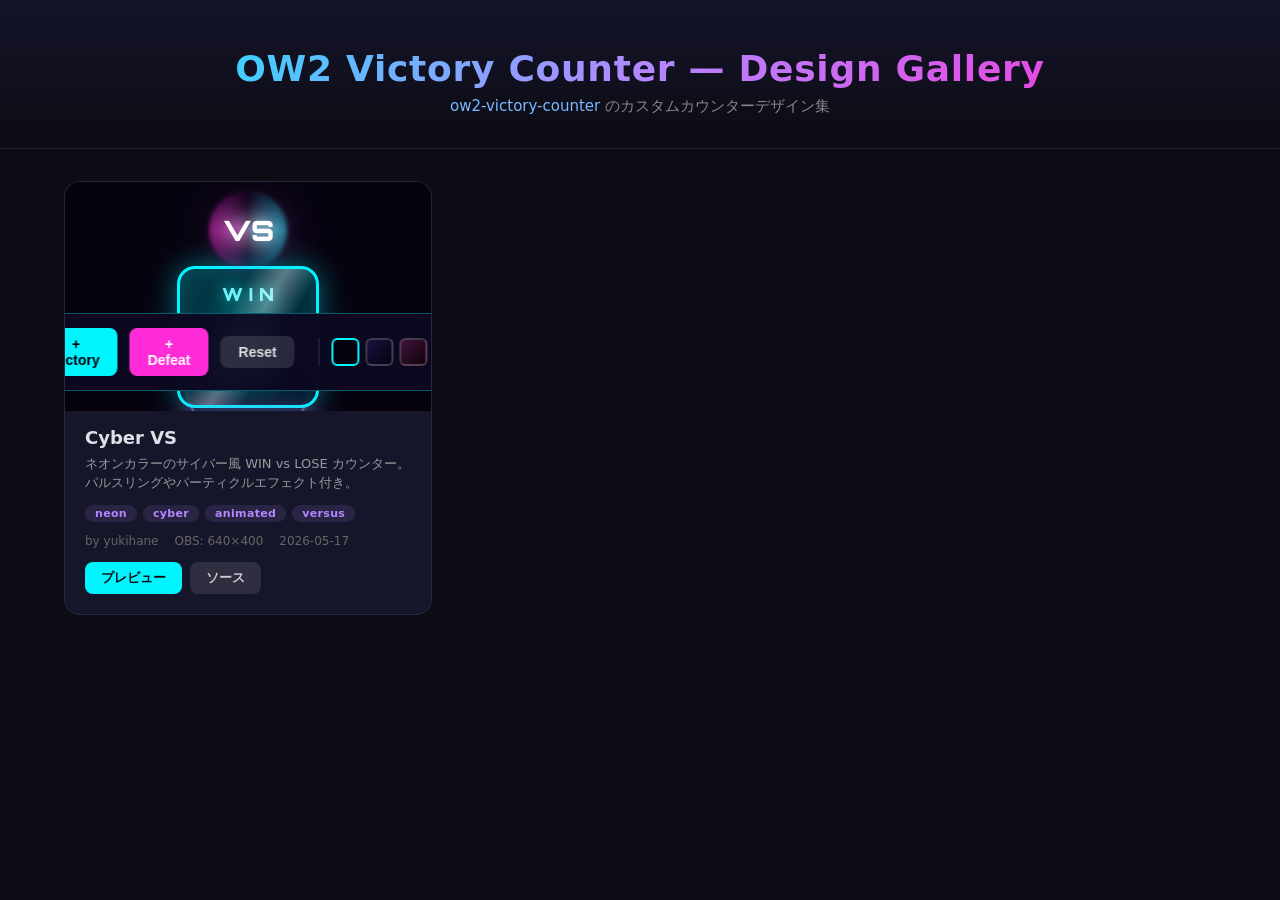
==== index.html @ 43a44ee5 "GitHub Pagesギャラリーページ追加と旧構造の整理 - index.html: designs/index.json を読み取りデザイン一覧を表示するギャラリーページ - designs/in" ====
<!DOCTYPE html>
<html lang="ja">
<head>
  <meta charset="UTF-8" />
  <meta name="viewport" content="width=device-width, initial-scale=1.0" />
  <title>OW2 Victory Counter — Design Gallery</title>
  <style>
    *,
    *::before,
    *::after {
      box-sizing: border-box;
    }

    body {
      margin: 0;
      font-family: "Segoe UI", system-ui, -apple-system, sans-serif;
      background: #0c0c14;
      color: #e0e0e8;
      min-height: 100vh;
    }

    .header {
      padding: 48px 24px 32px;
      text-align: center;
      background: linear-gradient(180deg, #14142a 0%, #0c0c14 100%);
      border-bottom: 1px solid rgba(255, 255, 255, 0.06);
    }

    .header h1 {
      margin: 0 0 8px;
      font-size: clamp(24px, 4vw, 36px);
      font-weight: 700;
      letter-spacing: 0.02em;
      background: linear-gradient(135deg, #00f5ff, #b388ff, #ff2bd6);
      -webkit-background-clip: text;
      -webkit-text-fill-color: transparent;
      background-clip: text;
    }

    .header p {
      margin: 0;
      font-size: 15px;
      color: #888;
    }

    .header a {
      color: #7ab8ff;
      text-decoration: none;
    }

    .header a:hover {
      text-decoration: underline;
    }

    .gallery {
      display: grid;
      grid-template-columns: repeat(auto-fill, minmax(340px, 1fr));
      gap: 24px;
      padding: 32px 24px 64px;
      max-width: 1200px;
      margin: 0 auto;
    }

    .card {
      position: relative;
      border-radius: 16px;
      overflow: hidden;
      background: #16162a;
      border: 1px solid rgba(255, 255, 255, 0.08);
      transition: transform 0.2s, box-shadow 0.2s;
    }

    .card:hover {
      transform: translateY(-4px);
      box-shadow: 0 12px 40px rgba(0, 0, 0, 0.5);
    }

    .card-preview {
      position: relative;
      width: 100%;
      aspect-ratio: 16 / 10;
      background: #06030f;
      overflow: hidden;
    }

    .card-preview iframe {
      width: 100%;
      height: 100%;
      border: none;
      pointer-events: none;
    }

    .card-preview .no-screenshot {
      display: grid;
      place-items: center;
      width: 100%;
      height: 100%;
      font-size: 14px;
      color: #555;
    }

    .card-body {
      padding: 16px 20px 20px;
    }

    .card-name {
      margin: 0 0 6px;
      font-size: 18px;
      font-weight: 600;
    }

    .card-desc {
      margin: 0 0 12px;
      font-size: 13px;
      color: #999;
      line-height: 1.5;
    }

    .card-tags {
      display: flex;
      flex-wrap: wrap;
      gap: 6px;
      margin-bottom: 12px;
    }

    .tag {
      padding: 2px 10px;
      border-radius: 99px;
      font-size: 11px;
      font-weight: 600;
      background: rgba(179, 136, 255, 0.12);
      color: #b388ff;
      letter-spacing: 0.03em;
    }

    .card-meta {
      display: flex;
      gap: 16px;
      font-size: 12px;
      color: #666;
    }

    .card-actions {
      display: flex;
      gap: 8px;
      margin-top: 14px;
    }

    .btn {
      padding: 7px 16px;
      border: none;
      border-radius: 8px;
      font-size: 13px;
      font-weight: 600;
      cursor: pointer;
      text-decoration: none;
      transition: opacity 0.15s;
    }

    .btn:hover {
      opacity: 0.85;
    }

    .btn-preview {
      background: #00f5ff;
      color: #0c0c14;
    }

    .btn-source {
      background: rgba(255, 255, 255, 0.1);
      color: #ccc;
    }

    .loading,
    .error {
      text-align: center;
      padding: 64px 24px;
      color: #666;
    }

    .error {
      color: #ff6b6b;
    }
  </style>
</head>
<body>
  <div class="header">
    <h1>OW2 Victory Counter — Design Gallery</h1>
    <p>
      <a href="https://github.com/ow-utils/ow2-victory-counter">ow2-victory-counter</a>
      のカスタムカウンターデザイン集
    </p>
  </div>

  <div class="gallery" id="gallery">
    <div class="loading">読み込み中...</div>
  </div>

  <script>
    const gallery = document.getElementById("gallery");

    async function loadGallery() {
      try {
        const res = await fetch("designs/index.json");
        if (!res.ok) throw new Error("index.json の読み込みに失敗しました");
        const slugs = await res.json();

        const designs = await Promise.all(
          slugs.map(async (slug) => {
            const metaRes = await fetch(`designs/${slug}/metadata.json`);
            if (!metaRes.ok) return null;
            const meta = await metaRes.json();
            meta.slug = slug;
            return meta;
          })
        );

        gallery.innerHTML = "";

        const valid = designs.filter(Boolean);
        if (valid.length === 0) {
          gallery.innerHTML = '<div class="loading">デザインがまだありません</div>';
          return;
        }

        for (const design of valid) {
          gallery.appendChild(createCard(design));
        }
      } catch (e) {
        gallery.innerHTML = `<div class="error">${e.message}</div>`;
      }
    }

    function createCard(design) {
      const card = document.createElement("div");
      card.className = "card";

      const tagsHtml = (design.tags || [])
        .map((t) => `<span class="tag">${esc(t)}</span>`)
        .join("");

      const obsSize = design.obs_size
        ? `${design.obs_size.width}×${design.obs_size.height}`
        : "";

      card.innerHTML = `
        <div class="card-preview">
          <iframe src="designs/${design.slug}/preview.html" loading="lazy" sandbox="allow-scripts"></iframe>
        </div>
        <div class="card-body">
          <h2 class="card-name">${esc(design.name)}</h2>
          <p class="card-desc">${esc(design.description || "")}</p>
          ${tagsHtml ? `<div class="card-tags">${tagsHtml}</div>` : ""}
          <div class="card-meta">
            ${design.author ? `<span>by ${esc(design.author)}</span>` : ""}
            ${obsSize ? `<span>OBS: ${obsSize}</span>` : ""}
            ${design.created ? `<span>${esc(design.created)}</span>` : ""}
          </div>
          <div class="card-actions">
            <a class="btn btn-preview" href="designs/${design.slug}/preview.html" target="_blank">プレビュー</a>
            <a class="btn btn-source" href="https://github.com/yukihane/ow-counter-gallery/tree/main/designs/${design.slug}" target="_blank">ソース</a>
          </div>
        </div>
      `;

      return card;
    }

    function esc(str) {
      const d = document.createElement("div");
      d.textContent = str;
      return d.innerHTML;
    }

    loadGallery();
  </script>
</body>
</html>
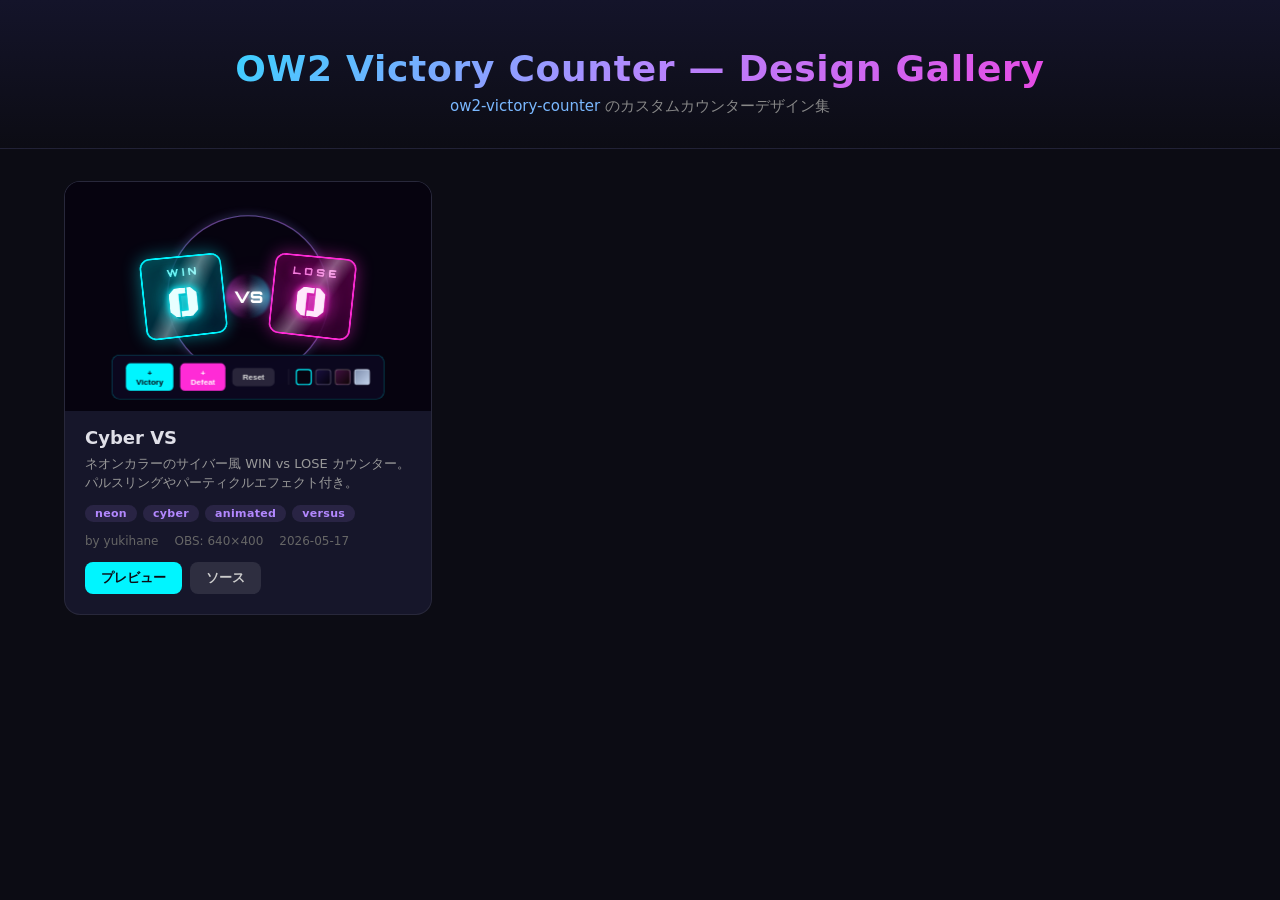
==== commit a6b07254: "ギャラリーのiframeプレビューをスケーリング表示に修正 iframe を OBS 推奨サイズ（640x400）で描画し、カード幅に合わせて CSS transform: scale() で縮小表示" ====
--- a/index.html
+++ b/index.html
@@ -78,16 +78,16 @@
     .card-preview {
       position: relative;
       width: 100%;
-      aspect-ratio: 16 / 10;
       background: #06030f;
       overflow: hidden;
     }
 
     .card-preview iframe {
-      width: 100%;
-      height: 100%;
+      width: 640px;
+      height: 400px;
       border: none;
       pointer-events: none;
+      transform-origin: top left;
     }
 
     .card-preview .no-screenshot {
@@ -243,9 +243,12 @@
         ? `${design.obs_size.width}×${design.obs_size.height}`
         : "";
 
+      const iframeW = (design.obs_size && design.obs_size.width) || 640;
+      const iframeH = (design.obs_size && design.obs_size.height) || 400;
+
       card.innerHTML = `
-        <div class="card-preview">
-          <iframe src="designs/${design.slug}/preview.html" loading="lazy" sandbox="allow-scripts"></iframe>
+        <div class="card-preview" data-iframe-w="${iframeW}" data-iframe-h="${iframeH}">
+          <iframe src="designs/${design.slug}/preview.html" loading="lazy" sandbox="allow-scripts" width="${iframeW}" height="${iframeH}"></iframe>
         </div>
         <div class="card-body">
           <h2 class="card-name">${esc(design.name)}</h2>
@@ -272,7 +275,22 @@
       return d.innerHTML;
     }
 
-    loadGallery();
+    function scaleIframes() {
+      document.querySelectorAll(".card-preview").forEach((container) => {
+        const iframe = container.querySelector("iframe");
+        if (!iframe) return;
+        const iframeW = Number(container.dataset.iframeW) || 640;
+        const iframeH = Number(container.dataset.iframeH) || 400;
+        const scale = container.clientWidth / iframeW;
+        iframe.style.transform = `scale(${scale})`;
+        container.style.height = `${iframeH * scale}px`;
+      });
+    }
+
+    loadGallery().then(() => {
+      scaleIframes();
+      window.addEventListener("resize", scaleIframes);
+    });
   </script>
 </body>
 </html>
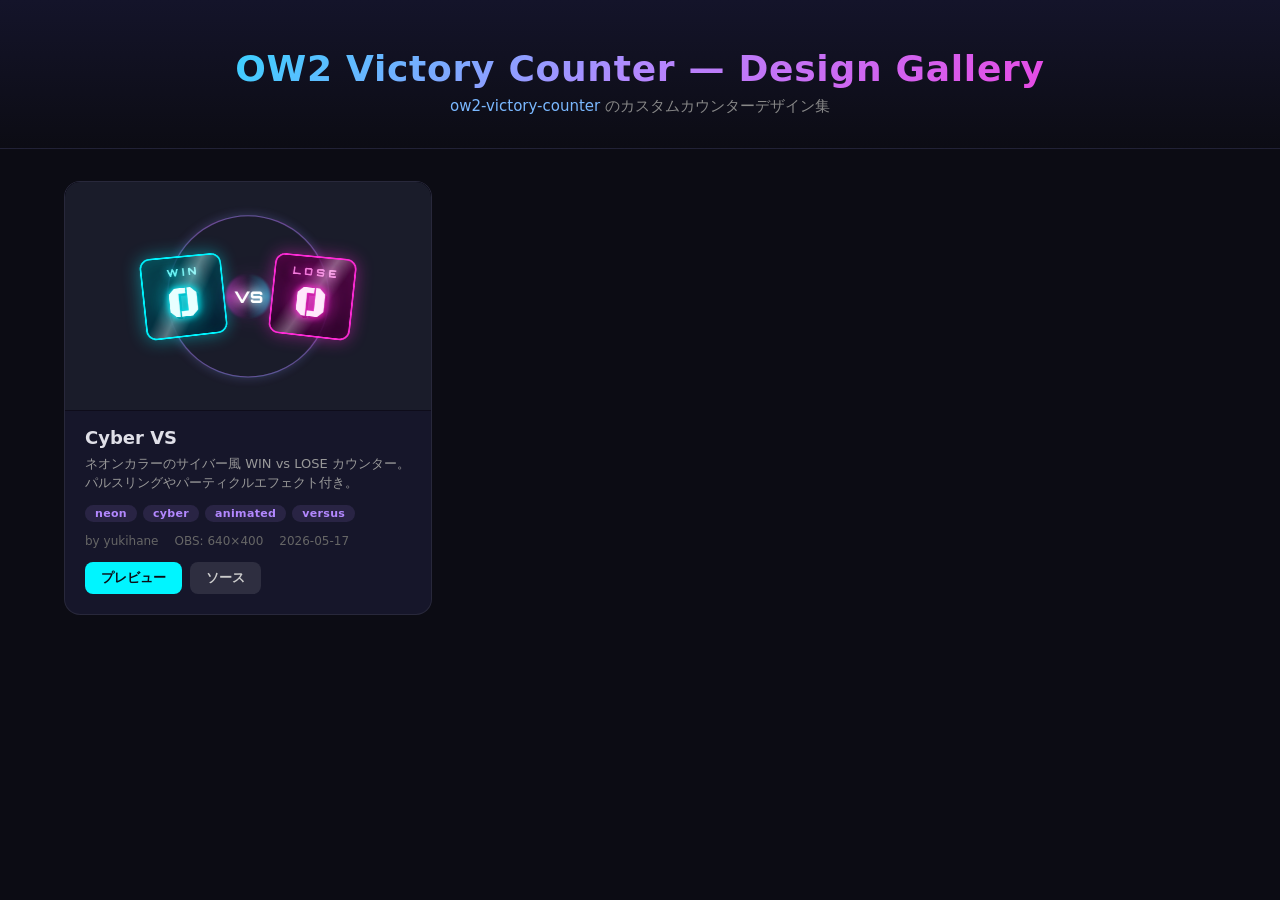
==== commit cc31a4b0: "preview.htmlを共有テンプレート化し、各デザインの個別preview.htmlを廃止 カウンター本体の最新preview.htmlベースの共有テンプレートを designs/preview." ====
--- a/index.html
+++ b/index.html
@@ -248,7 +248,7 @@
 
       card.innerHTML = `
         <div class="card-preview" data-iframe-w="${iframeW}" data-iframe-h="${iframeH}">
-          <iframe src="designs/${design.slug}/preview.html" loading="lazy" sandbox="allow-scripts" width="${iframeW}" height="${iframeH}"></iframe>
+          <iframe src="designs/preview.html?design=${design.slug}&embed" loading="lazy" sandbox="allow-scripts allow-same-origin" width="${iframeW}" height="${iframeH}"></iframe>
         </div>
         <div class="card-body">
           <h2 class="card-name">${esc(design.name)}</h2>
@@ -260,8 +260,8 @@
             ${design.created ? `<span>${esc(design.created)}</span>` : ""}
           </div>
           <div class="card-actions">
-            <a class="btn btn-preview" href="designs/${design.slug}/preview.html" target="_blank">プレビュー</a>
-            <a class="btn btn-source" href="https://github.com/yukihane/ow-counter-gallery/tree/main/designs/${design.slug}" target="_blank">ソース</a>
+            <a class="btn btn-preview" href="designs/preview.html?design=${design.slug}" target="_blank">プレビュー</a>
+            <a class="btn btn-source" href="https://github.com/ow-utils/ow-counter-gallery/tree/main/designs/${design.slug}" target="_blank">ソース</a>
           </div>
         </div>
       `;
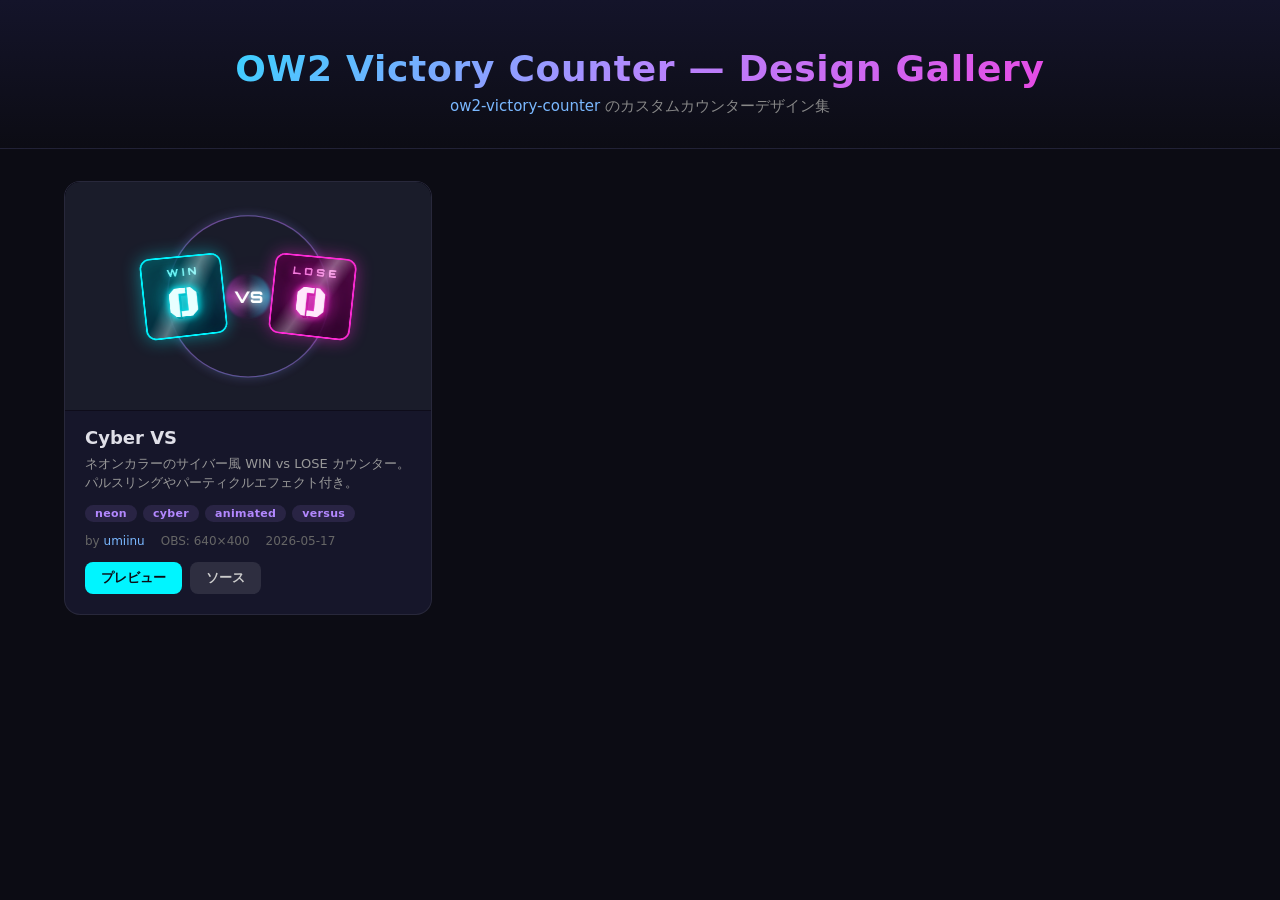
==== commit 5ed9f428: "ギャラリーカードの著者名に author_url のハイパーリンクを設定 Co-Authored-By: Claude Sonnet 4.6 <noreply@anthropic.com>" ====
--- a/index.html
+++ b/index.html
@@ -255,7 +255,7 @@
           <p class="card-desc">${esc(design.description || "")}</p>
           ${tagsHtml ? `<div class="card-tags">${tagsHtml}</div>` : ""}
           <div class="card-meta">
-            ${design.author ? `<span>by ${esc(design.author)}</span>` : ""}
+            ${design.author ? `<span>by ${design.author_url ? `<a href="${esc(design.author_url)}" target="_blank" rel="noopener noreferrer" style="color:#7ab8ff;text-decoration:none;">${esc(design.author)}</a>` : esc(design.author)}</span>` : ""}
             ${obsSize ? `<span>OBS: ${obsSize}</span>` : ""}
             ${design.created ? `<span>${esc(design.created)}</span>` : ""}
           </div>
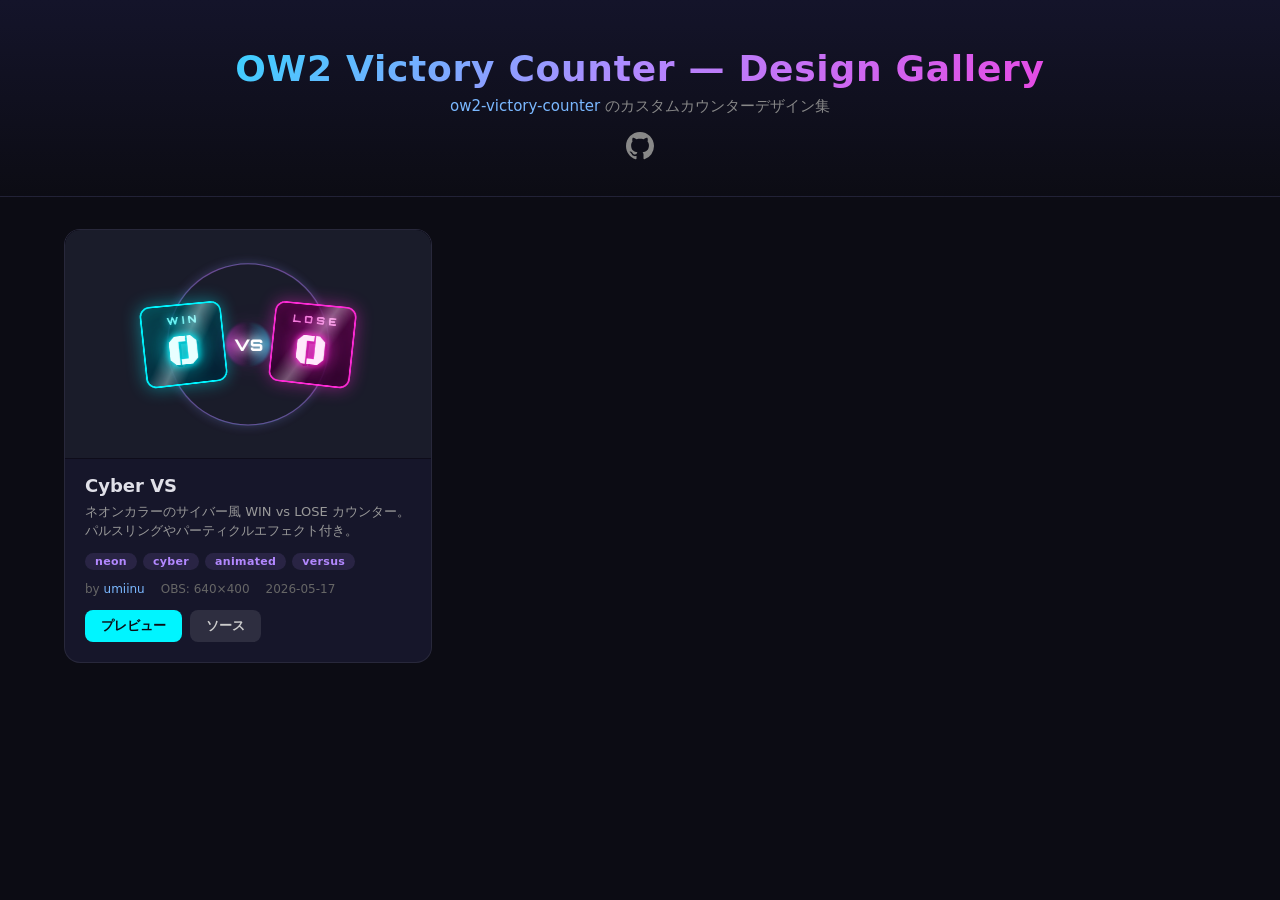
==== commit 8724894b: "ヘッダーにGitHubリポジトリへのリンクアイコンを追加 Co-Authored-By: Claude Sonnet 4.6 <noreply@anthropic.com>" ====
--- a/index.html
+++ b/index.html
@@ -52,6 +52,26 @@
       text-decoration: underline;
     }
 
+    .header .github-link {
+      display: inline-flex;
+      align-items: center;
+      justify-content: center;
+      margin-top: 16px;
+      color: #888;
+      text-decoration: none;
+      transition: color 0.2s;
+    }
+
+    .header .github-link:hover {
+      color: #e0e0e8;
+      text-decoration: none;
+    }
+
+    .header .github-link svg {
+      width: 28px;
+      height: 28px;
+    }
+
     .gallery {
       display: grid;
       grid-template-columns: repeat(auto-fill, minmax(340px, 1fr));
@@ -190,6 +210,11 @@
       <a href="https://github.com/ow-utils/ow2-victory-counter">ow2-victory-counter</a>
       のカスタムカウンターデザイン集
     </p>
+    <a class="github-link" href="https://github.com/ow-utils/ow-counter-gallery" target="_blank" rel="noopener noreferrer" aria-label="GitHubリポジトリ">
+      <svg viewBox="0 0 16 16" fill="currentColor" aria-hidden="true">
+        <path d="M8 0C3.58 0 0 3.58 0 8c0 3.54 2.29 6.53 5.47 7.59.4.07.55-.17.55-.38 0-.19-.01-.82-.01-1.49-2.01.37-2.53-.49-2.69-.94-.09-.23-.48-.94-.82-1.13-.28-.15-.68-.52-.01-.53.63-.01 1.08.58 1.23.82.72 1.21 1.87.87 2.33.66.07-.52.28-.87.51-1.07-1.78-.2-3.64-.89-3.64-3.95 0-.87.31-1.59.82-2.15-.08-.2-.36-1.02.08-2.12 0 0 .67-.21 2.2.82.64-.18 1.32-.27 2-.27.68 0 1.36.09 2 .27 1.53-1.04 2.2-.82 2.2-.82.44 1.1.16 1.92.08 2.12.51.56.82 1.27.82 2.15 0 3.07-1.87 3.75-3.65 3.95.29.25.54.73.54 1.48 0 1.07-.01 1.93-.01 2.2 0 .21.15.46.55.38A8.013 8.013 0 0016 8c0-4.42-3.58-8-8-8z"/>
+      </svg>
+    </a>
   </div>
 
   <div class="gallery" id="gallery">
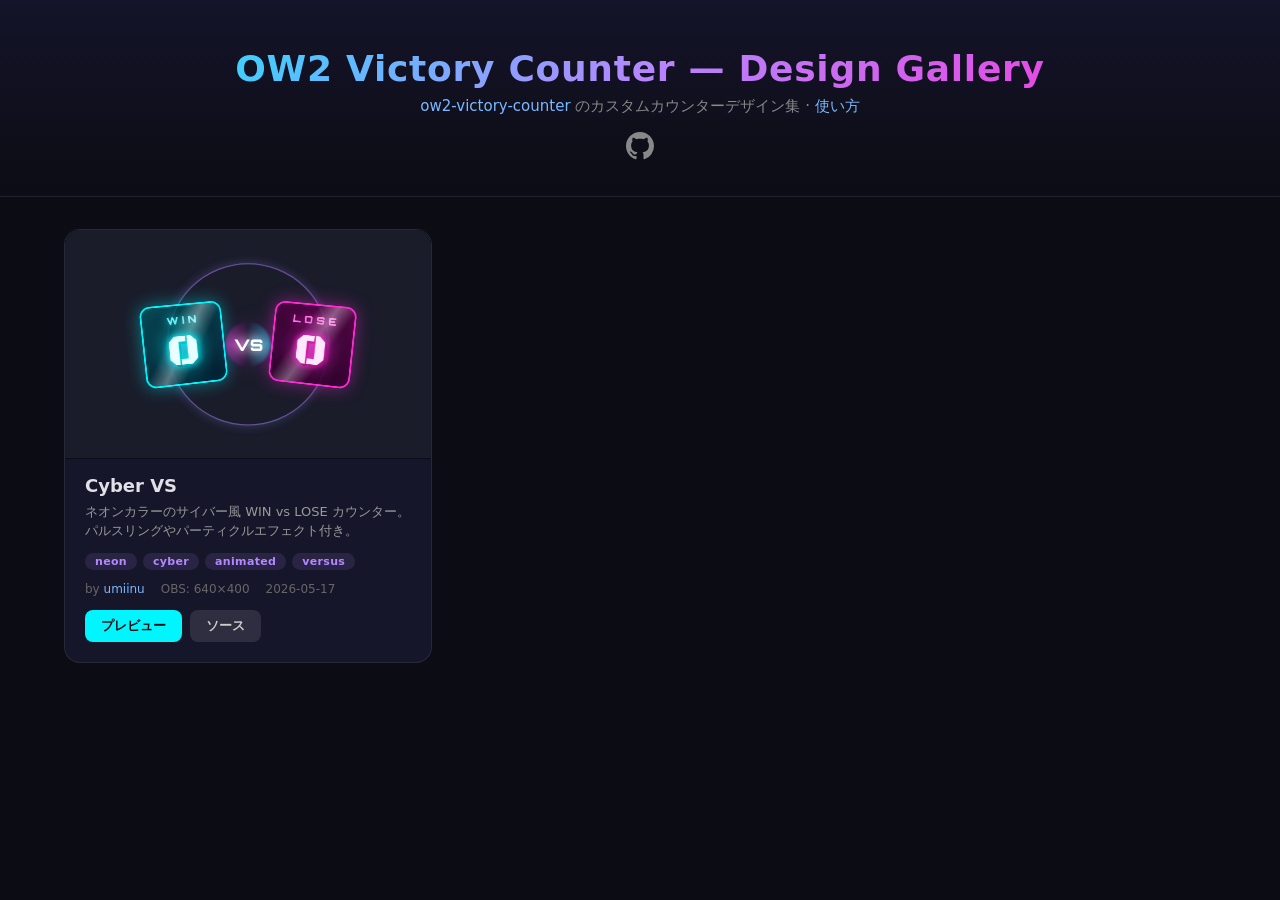
==== commit 585b845a: "ギャラリートップページに使い方リンクを追加 Co-Authored-By: Claude Sonnet 4.6 <noreply@anthropic.com>" ====
--- a/index.html
+++ b/index.html
@@ -208,7 +208,8 @@
     <h1>OW2 Victory Counter — Design Gallery</h1>
     <p>
       <a href="https://github.com/ow-utils/ow2-victory-counter">ow2-victory-counter</a>
-      のカスタムカウンターデザイン集
+      のカスタムカウンターデザイン集 ·
+      <a href="https://github.com/ow-utils/ow-counter-gallery#使い方" target="_blank" rel="noopener noreferrer">使い方</a>
     </p>
     <a class="github-link" href="https://github.com/ow-utils/ow-counter-gallery" target="_blank" rel="noopener noreferrer" aria-label="GitHubリポジトリ">
       <svg viewBox="0 0 16 16" fill="currentColor" aria-hidden="true">
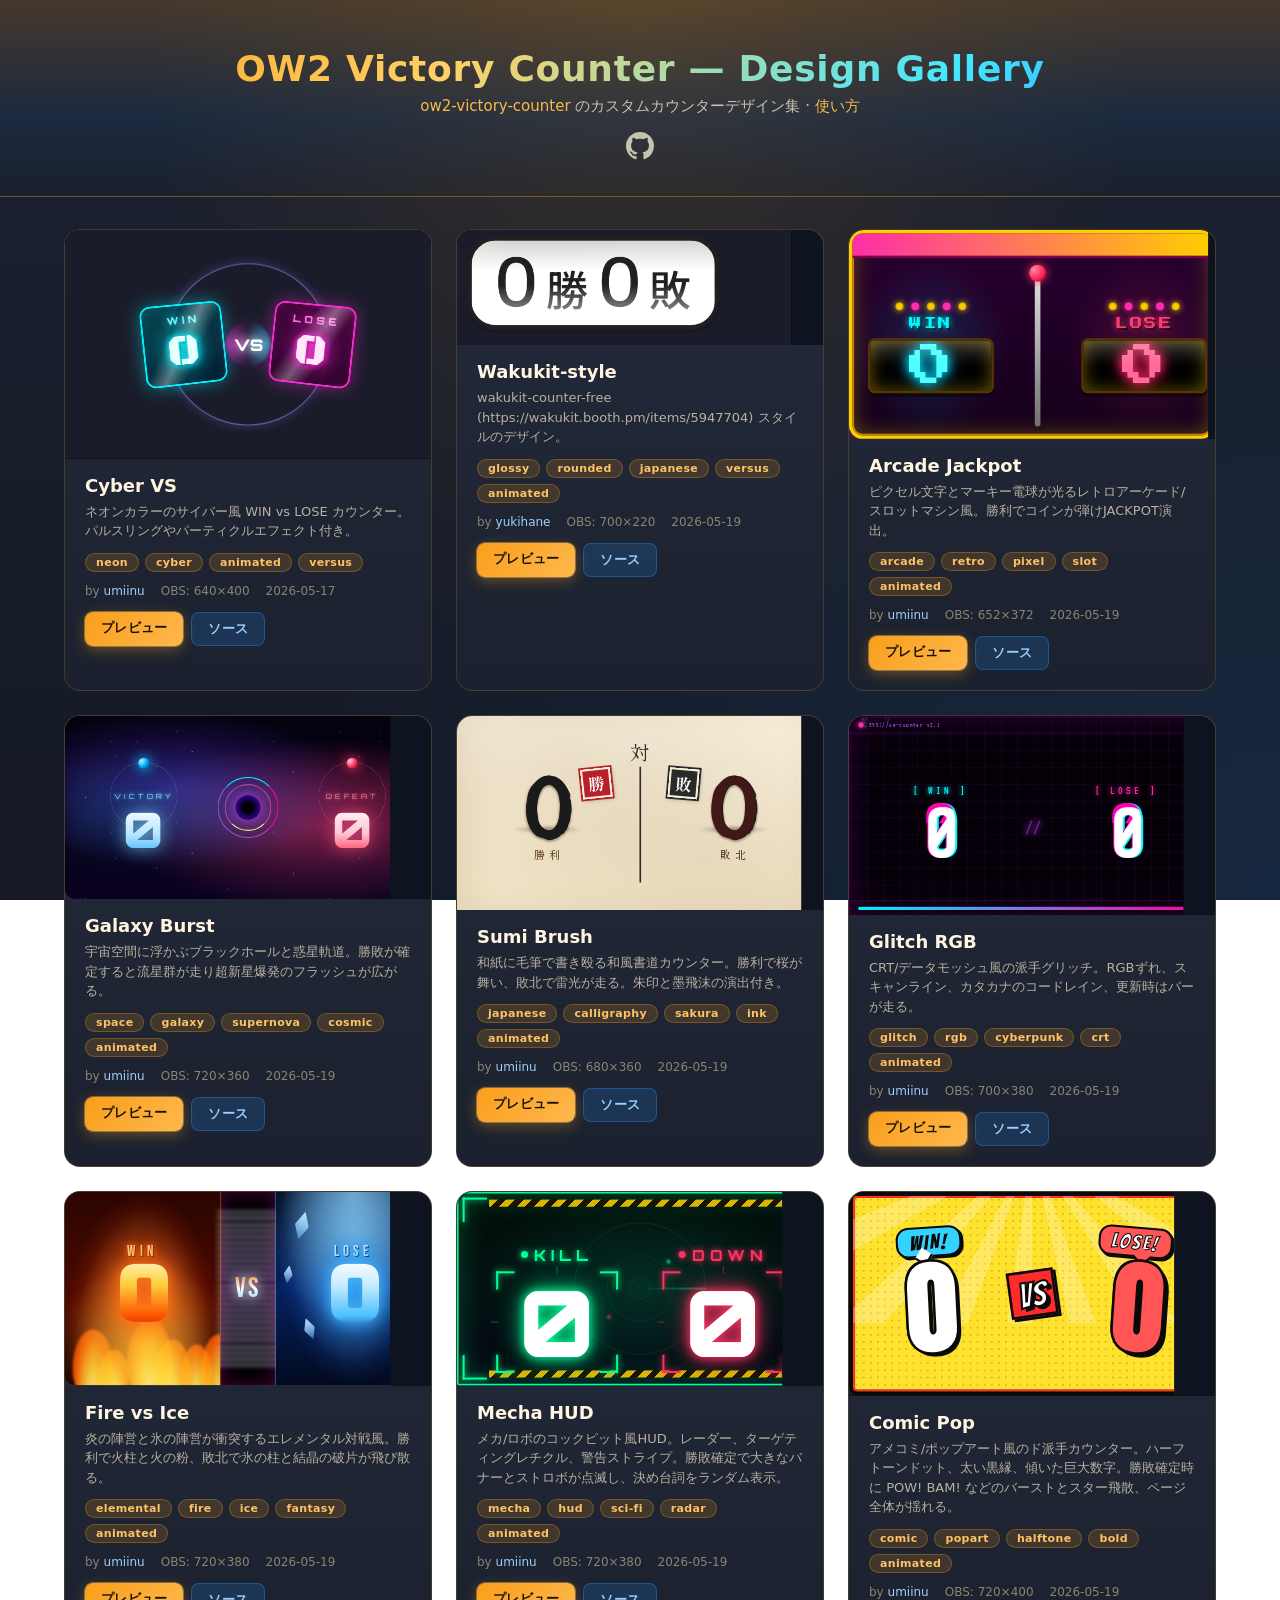
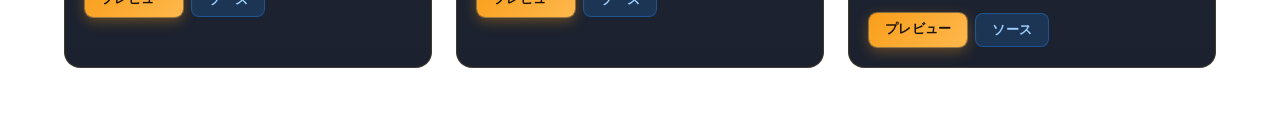
==== commit 6d9ebe0f: "ギャラリーの配色をオーバーウォッチのブランドカラーに寄せる 暗すぎた背景にウォームトーンとオレンジ/ブルーのラジアルグロー を加え、タイトル・タグ・ボタンを OW のオレンジ(#f99e1a)と ブル" ====
--- a/index.html
+++ b/index.html
@@ -14,16 +14,20 @@
     body {
       margin: 0;
       font-family: "Segoe UI", system-ui, -apple-system, sans-serif;
-      background: #0c0c14;
-      color: #e0e0e8;
+      background:
+        radial-gradient(ellipse at top, rgba(249, 158, 26, 0.12), transparent 55%),
+        radial-gradient(ellipse at bottom right, rgba(33, 143, 254, 0.12), transparent 55%),
+        linear-gradient(180deg, #1c2230 0%, #141925 100%);
+      background-attachment: fixed;
+      color: #f0e9d6;
       min-height: 100vh;
     }
 
     .header {
       padding: 48px 24px 32px;
       text-align: center;
-      background: linear-gradient(180deg, #14142a 0%, #0c0c14 100%);
-      border-bottom: 1px solid rgba(255, 255, 255, 0.06);
+      background: linear-gradient(180deg, rgba(249, 158, 26, 0.18) 0%, rgba(33, 143, 254, 0.08) 60%, transparent 100%);
+      border-bottom: 1px solid rgba(249, 158, 26, 0.25);
     }
 
     .header h1 {
@@ -31,7 +35,7 @@
       font-size: clamp(24px, 4vw, 36px);
       font-weight: 700;
       letter-spacing: 0.02em;
-      background: linear-gradient(135deg, #00f5ff, #b388ff, #ff2bd6);
+      background: linear-gradient(135deg, #f99e1a 0%, #ffd166 35%, #44e7ff 75%, #218ffe 100%);
       -webkit-background-clip: text;
       -webkit-text-fill-color: transparent;
       background-clip: text;
@@ -40,16 +44,17 @@
     .header p {
       margin: 0;
       font-size: 15px;
-      color: #888;
+      color: #c9c2af;
     }
 
     .header a {
-      color: #7ab8ff;
+      color: #f9b94a;
       text-decoration: none;
     }
 
     .header a:hover {
       text-decoration: underline;
+      color: #ffd166;
     }
 
     .header .github-link {
@@ -57,13 +62,13 @@
       align-items: center;
       justify-content: center;
       margin-top: 16px;
-      color: #888;
+      color: #c9c2af;
       text-decoration: none;
       transition: color 0.2s;
     }
 
     .header .github-link:hover {
-      color: #e0e0e8;
+      color: #f99e1a;
       text-decoration: none;
     }
 
@@ -85,20 +90,21 @@
       position: relative;
       border-radius: 16px;
       overflow: hidden;
-      background: #16162a;
-      border: 1px solid rgba(255, 255, 255, 0.08);
-      transition: transform 0.2s, box-shadow 0.2s;
+      background: linear-gradient(180deg, #232a3a 0%, #1b212e 100%);
+      border: 1px solid rgba(249, 158, 26, 0.18);
+      transition: transform 0.2s, box-shadow 0.2s, border-color 0.2s;
     }
 
     .card:hover {
       transform: translateY(-4px);
-      box-shadow: 0 12px 40px rgba(0, 0, 0, 0.5);
+      box-shadow: 0 14px 44px rgba(0, 0, 0, 0.55), 0 0 24px rgba(249, 158, 26, 0.2);
+      border-color: rgba(249, 158, 26, 0.5);
     }
 
     .card-preview {
       position: relative;
       width: 100%;
-      background: #06030f;
+      background: #0e1320;
       overflow: hidden;
     }
 
@@ -116,7 +122,7 @@
       width: 100%;
       height: 100%;
       font-size: 14px;
-      color: #555;
+      color: #6a7080;
     }
 
     .card-body {
@@ -126,13 +132,14 @@
     .card-name {
       margin: 0 0 6px;
       font-size: 18px;
-      font-weight: 600;
+      font-weight: 700;
+      color: #fff5e0;
     }
 
     .card-desc {
       margin: 0 0 12px;
       font-size: 13px;
-      color: #999;
+      color: #b8b1a0;
       line-height: 1.5;
     }
 
@@ -148,16 +155,17 @@
       border-radius: 99px;
       font-size: 11px;
       font-weight: 600;
-      background: rgba(179, 136, 255, 0.12);
-      color: #b388ff;
+      background: rgba(249, 158, 26, 0.16);
+      color: #ffc265;
       letter-spacing: 0.03em;
+      border: 1px solid rgba(249, 158, 26, 0.3);
     }
 
     .card-meta {
       display: flex;
       gap: 16px;
       font-size: 12px;
-      color: #666;
+      color: #8a8472;
     }
 
     .card-actions {
@@ -171,35 +179,47 @@
       border: none;
       border-radius: 8px;
       font-size: 13px;
-      font-weight: 600;
+      font-weight: 700;
       cursor: pointer;
       text-decoration: none;
-      transition: opacity 0.15s;
+      transition: opacity 0.15s, transform 0.1s, box-shadow 0.2s;
+      letter-spacing: 0.02em;
     }
 
     .btn:hover {
-      opacity: 0.85;
+      opacity: 0.92;
+      transform: translateY(-1px);
     }
 
     .btn-preview {
-      background: #00f5ff;
-      color: #0c0c14;
+      background: linear-gradient(135deg, #f99e1a 0%, #ffb84d 100%);
+      color: #1a1208;
+      box-shadow: 0 0 0 1px rgba(255, 200, 100, 0.4), 0 4px 14px rgba(249, 158, 26, 0.35);
+    }
+
+    .btn-preview:hover {
+      box-shadow: 0 0 0 1px rgba(255, 200, 100, 0.6), 0 6px 18px rgba(249, 158, 26, 0.55);
     }
 
     .btn-source {
-      background: rgba(255, 255, 255, 0.1);
-      color: #ccc;
+      background: rgba(33, 143, 254, 0.18);
+      color: #9fcfff;
+      border: 1px solid rgba(33, 143, 254, 0.35);
+    }
+
+    .btn-source:hover {
+      background: rgba(33, 143, 254, 0.3);
     }
 
     .loading,
     .error {
       text-align: center;
       padding: 64px 24px;
-      color: #666;
+      color: #8a8472;
     }
 
     .error {
-      color: #ff6b6b;
+      color: #ff8a6b;
     }
   </style>
 </head>
@@ -281,7 +301,7 @@
           <p class="card-desc">${esc(design.description || "")}</p>
           ${tagsHtml ? `<div class="card-tags">${tagsHtml}</div>` : ""}
           <div class="card-meta">
-            ${design.author ? `<span>by ${design.author_url ? `<a href="${esc(design.author_url)}" target="_blank" rel="noopener noreferrer" style="color:#7ab8ff;text-decoration:none;">${esc(design.author)}</a>` : esc(design.author)}</span>` : ""}
+            ${design.author ? `<span>by ${design.author_url ? `<a href="${esc(design.author_url)}" target="_blank" rel="noopener noreferrer" style="color:#9fcfff;text-decoration:none;">${esc(design.author)}</a>` : esc(design.author)}</span>` : ""}
             ${obsSize ? `<span>OBS: ${obsSize}</span>` : ""}
             ${design.created ? `<span>${esc(design.created)}</span>` : ""}
           </div>
